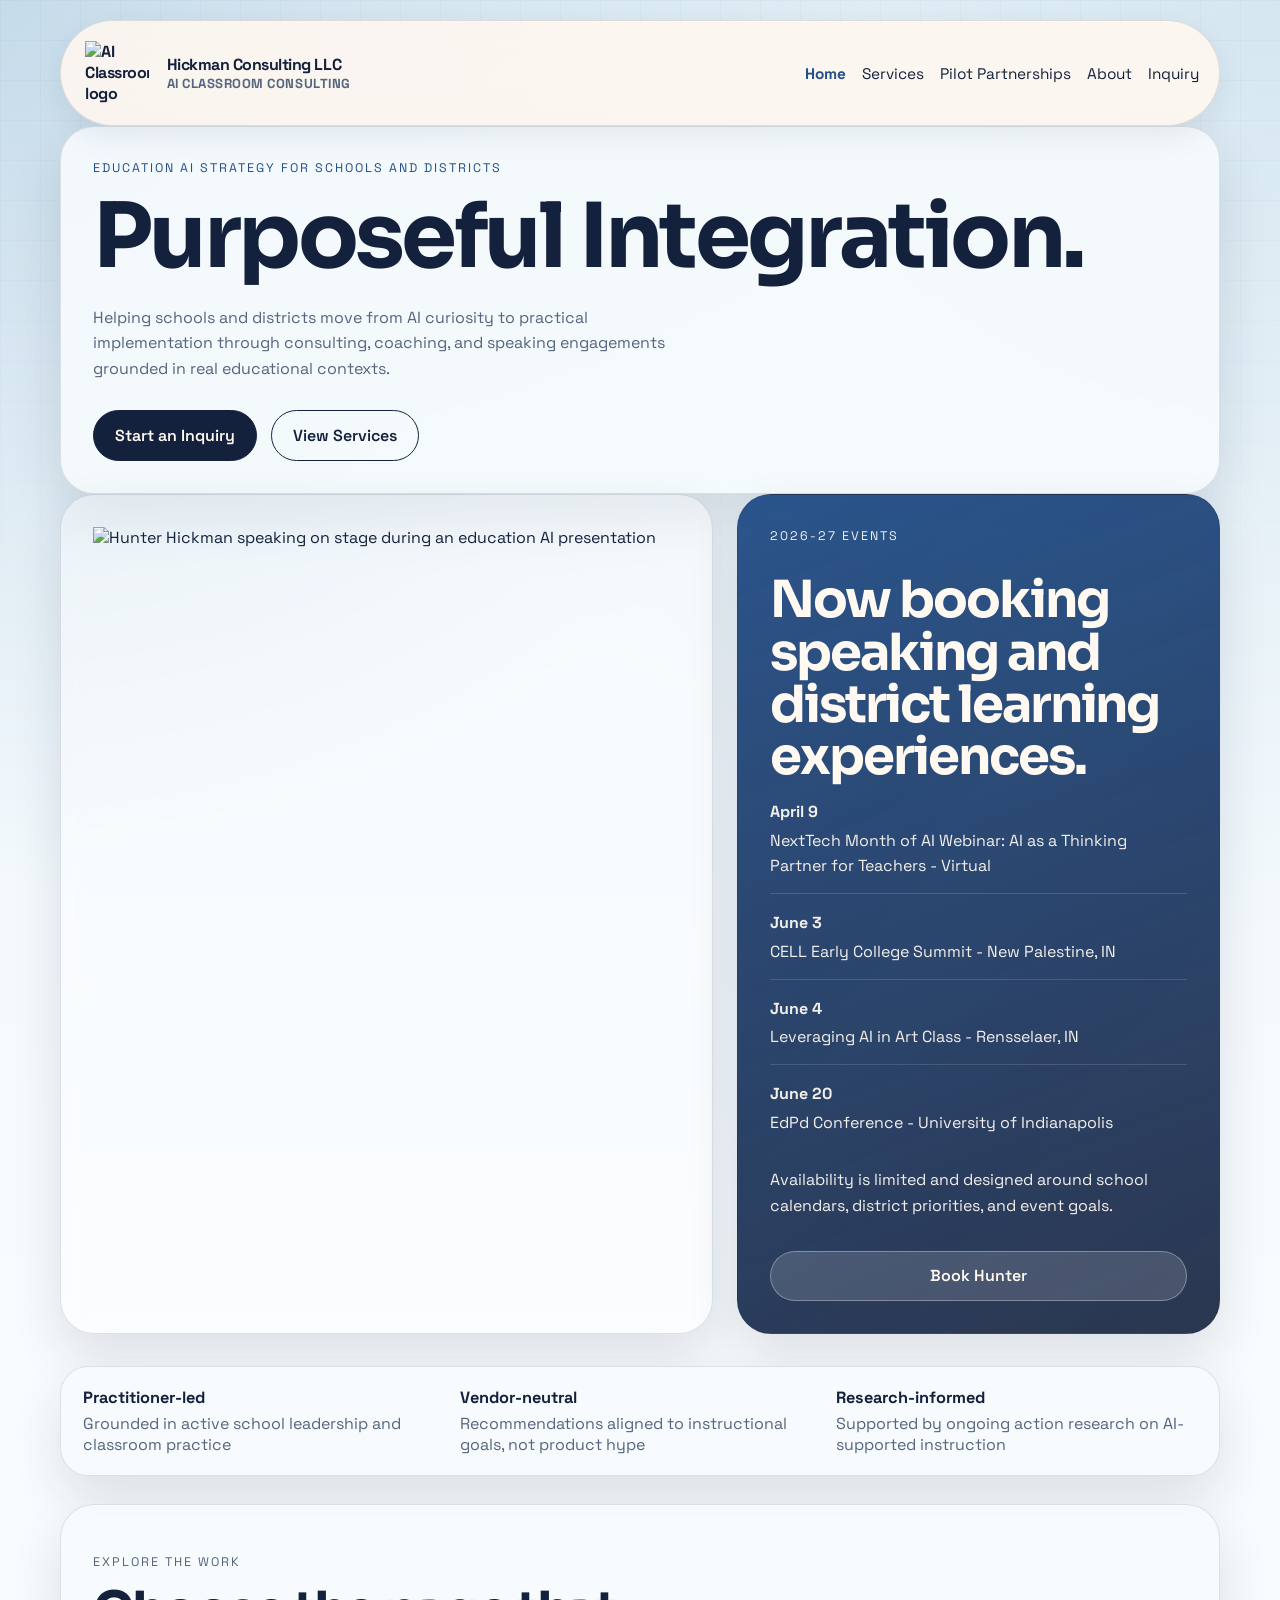
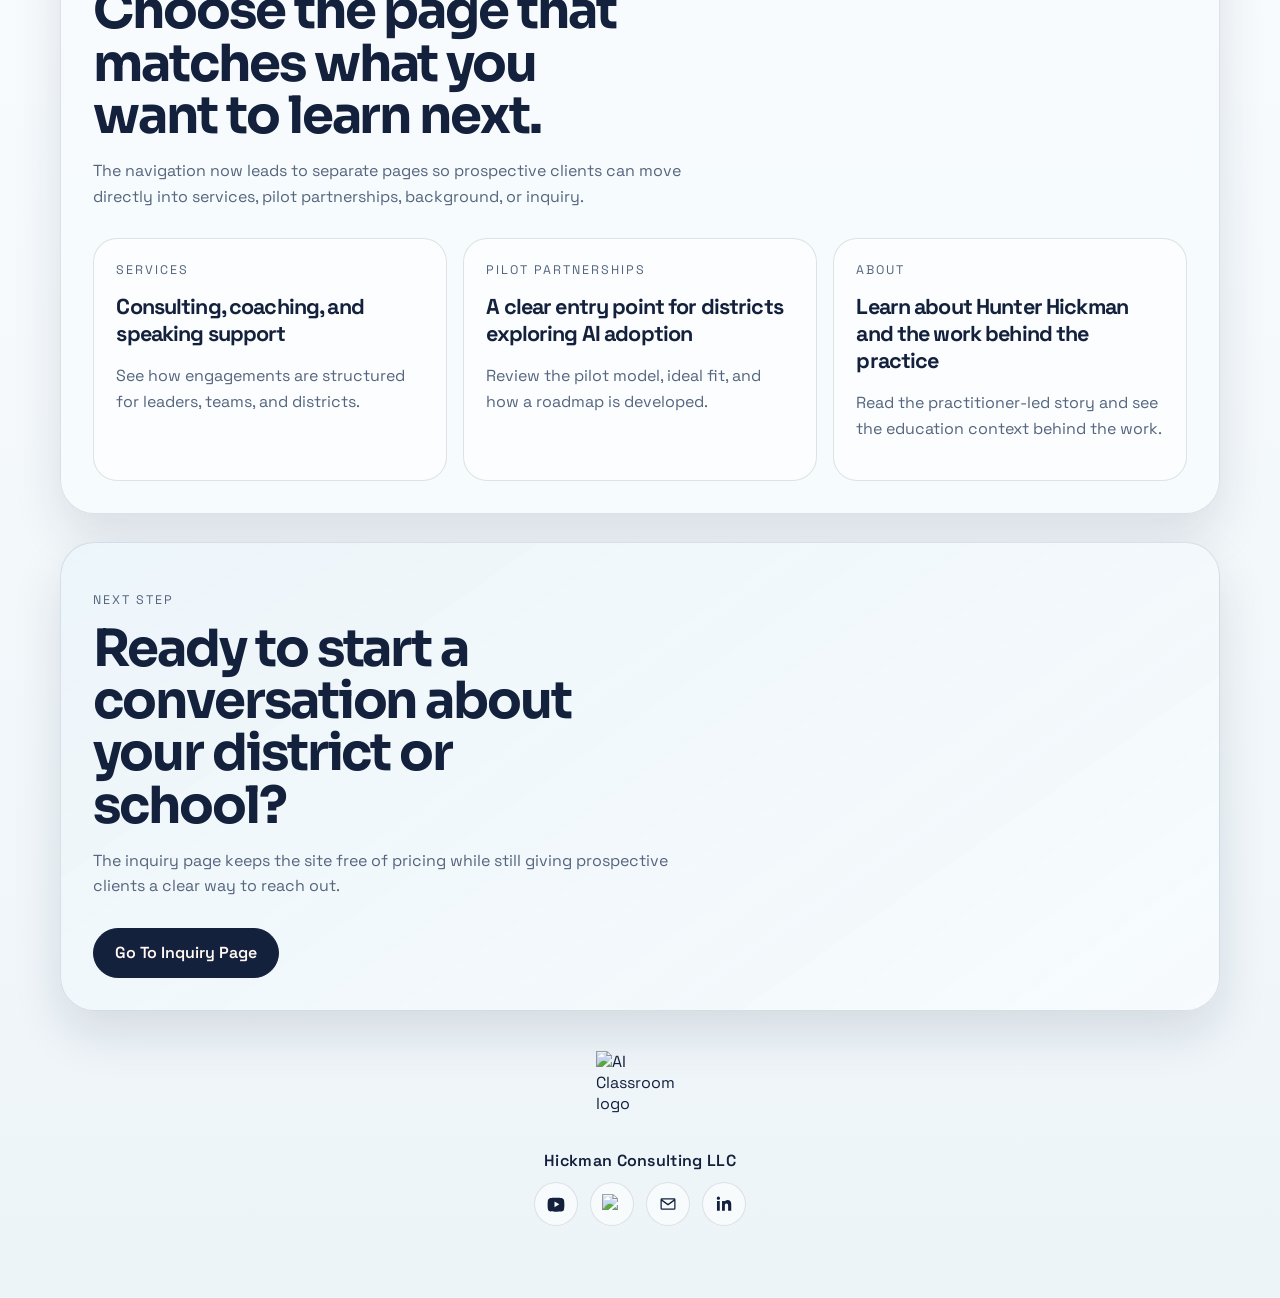
==== index.html @ a068d8f1 "Add files via upload" ====
<!DOCTYPE html>
<html lang="en">
  <head>
    <meta charset="UTF-8" />
    <meta name="viewport" content="width=device-width, initial-scale=1.0" />
    <title>Hickman Consulting LLC | Education AI Consulting</title>
    <meta
      name="description"
      content="Hickman Consulting LLC helps schools and districts implement human-centered AI through consulting, coaching, speaking, and pilot partnerships."
    />
    <link rel="preconnect" href="https://fonts.googleapis.com" />
    <link rel="preconnect" href="https://fonts.gstatic.com" crossorigin />
    <link
      href="https://fonts.googleapis.com/css2?family=Space+Grotesk:wght@400;500;700&family=Sora:wght@400;600;700;800&display=swap"
      rel="stylesheet"
    />
    <link rel="stylesheet" href="styles.css" />
  </head>
  <body>
    <div class="page-shell">
      <header class="site-header">
        <a class="brand" href="index.html" aria-label="Hickman Consulting LLC home">
          <span class="brand-mark">
            <img
              src="assets/ai-classroom-logo.png"
              alt="AI Classroom logo"
            />
          </span>
          <span class="brand-copy">
            <strong>Hickman Consulting LLC</strong>
            <span>AI Classroom Consulting</span>
          </span>
        </a>
        <nav class="site-nav">
          <a class="current" href="index.html">Home</a>
          <a href="services.html">Services</a>
          <a href="pilot-partnerships.html">Pilot Partnerships</a>
          <a href="about.html">About</a>
          <a href="inquiry.html">Inquiry</a>
        </nav>
      </header>

      <main>
        <section class="page-hero home-intro">
          <p class="eyebrow">Education AI strategy for schools and districts</p>
          <h1>Purposeful Integration.</h1>
          <p class="hero-text">
            Helping schools and districts move from AI curiosity to practical implementation
            through consulting, coaching, and speaking engagements grounded in real educational
            contexts.
          </p>
          <div class="hero-actions">
            <a class="button button-primary" href="inquiry.html">Start an Inquiry</a>
            <a class="button button-secondary" href="services.html">View Services</a>
          </div>
        </section>

        <section class="home-feature">
          <figure class="speaker-stage">
            <img
              src="assets/hunter-speaking.png"
              alt="Hunter Hickman speaking on stage during an education AI presentation"
            />
          </figure>

          <aside class="events-panel">
            <p class="panel-label">2026-27 Events</p>
            <h2>Now booking speaking and district learning experiences.</h2>
            <ul class="events-list">
              <li>
                <strong>April 9</strong>
                <span>NextTech Month of AI Webinar: AI as a Thinking Partner for Teachers - Virtual</span>
              </li>
              <li>
                <strong>June 3</strong>
                <span>CELL Early College Summit - New Palestine, IN</span>
              </li>
              <li>
                <strong>June 4</strong>
                <span>Leveraging AI in Art Class - Rensselaer, IN</span>
              </li>
              <li>
                <strong>June 20</strong>
                <span>EdPd Conference - University of Indianapolis</span>
              </li>
            </ul>
            <p class="panel-text">
              Availability is limited and designed around school calendars, district priorities,
              and event goals.
            </p>
            <a class="button button-light" href="inquiry.html">Book Hunter</a>
          </aside>
        </section>

        <section class="trust-strip" aria-label="Core strengths">
          <div>
            <strong>Practitioner-led</strong>
            <span>Grounded in active school leadership and classroom practice</span>
          </div>
          <div>
            <strong>Vendor-neutral</strong>
            <span>Recommendations aligned to instructional goals, not product hype</span>
          </div>
          <div>
            <strong>Research-informed</strong>
            <span>Supported by ongoing action research on AI-supported instruction</span>
          </div>
        </section>

        <section class="section">
          <div class="section-heading">
            <p class="eyebrow">Explore The Work</p>
            <h2>Choose the page that matches what you want to learn next.</h2>
            <p>
              The navigation now leads to separate pages so prospective clients can move directly
              into services, pilot partnerships, background, or inquiry.
            </p>
          </div>
          <div class="cards">
            <a class="card card-link" href="services.html">
              <p class="card-kicker">Services</p>
              <h3>Consulting, coaching, and speaking support</h3>
              <p>See how engagements are structured for leaders, teams, and districts.</p>
            </a>
            <a class="card card-link" href="pilot-partnerships.html">
              <p class="card-kicker">Pilot Partnerships</p>
              <h3>A clear entry point for districts exploring AI adoption</h3>
              <p>Review the pilot model, ideal fit, and how a roadmap is developed.</p>
            </a>
            <a class="card card-link" href="about.html">
              <p class="card-kicker">About</p>
              <h3>Learn about Hunter Hickman and the work behind the practice</h3>
              <p>Read the practitioner-led story and see the education context behind the work.</p>
            </a>
          </div>
        </section>

        <section class="section section-accent">
          <div class="section-heading">
            <p class="eyebrow">Next Step</p>
            <h2>Ready to start a conversation about your district or school?</h2>
            <p>
              The inquiry page keeps the site free of pricing while still giving prospective
              clients a clear way to reach out.
            </p>
          </div>
          <a class="button button-primary" href="inquiry.html">Go To Inquiry Page</a>
        </section>
      </main>

      <footer class="site-footer">
        <img
          class="footer-logo"
          src="assets/ai-classroom-logo.png"
          alt="AI Classroom logo"
        />
        <p>Hickman Consulting LLC</p>
        <div class="social-links">
          <a
            class="social-link"
            href="https://www.youtube.com/@hickmanconsultingai"
            target="_blank"
            rel="noreferrer"
            aria-label="Visit Hickman Consulting AI on YouTube"
          >
            <svg viewBox="0 0 24 24" aria-hidden="true">
              <path
                d="M21.58 7.19a2.99 2.99 0 0 0-2.1-2.11C17.62 4.58 12 4.58 12 4.58s-5.62 0-7.48.5a2.99 2.99 0 0 0-2.1 2.11c-.5 1.86-.5 5.73-.5 5.73s0 3.87.5 5.73a2.99 2.99 0 0 0 2.1 2.11c1.86.5 7.48.5 7.48.5s5.62 0 7.48-.5a2.99 2.99 0 0 0 2.1-2.11c.5-1.86.5-5.73.5-5.73s0-3.87-.5-5.73ZM10.2 15.78V9.06l5.82 3.36-5.82 3.36Z"
              />
            </svg>
          </a>
          <a
            class="social-link"
            href="https://www.skool.com/ai-for-educators-3099"
            target="_blank"
            rel="noreferrer"
            aria-label="Visit the AI for Educators Skool community"
          >
            <img class="social-image" src="assets/skool-logo.png" alt="Skool logo" />
          </a>
          <a
            class="social-link"
            href="mailto:hunter.hickman@hickmanconsultingai.com"
            aria-label="Email Hunter Hickman"
          >
            <svg viewBox="0 0 24 24" aria-hidden="true">
              <path
                d="M3 6.75A1.75 1.75 0 0 1 4.75 5h14.5A1.75 1.75 0 0 1 21 6.75v10.5A1.75 1.75 0 0 1 19.25 19H4.75A1.75 1.75 0 0 1 3 17.25V6.75Zm1.9-.25 7.1 5.22 7.1-5.22H4.9Zm14.6 11V8.39l-6.98 5.13a.9.9 0 0 1-1.04 0L4.5 8.39v9.11h15Z"
              />
            </svg>
          </a>
          <a
            class="social-link"
            href="https://www.linkedin.com/in/hunter-hickman-m-s-2b501383/"
            target="_blank"
            rel="noreferrer"
            aria-label="Visit Hunter Hickman on LinkedIn"
          >
            <svg viewBox="0 0 24 24" aria-hidden="true">
              <path
                d="M6.94 8.5H3.56V20h3.38V8.5ZM5.25 3A1.96 1.96 0 0 0 3.3 4.97c0 1.08.86 1.97 1.93 1.97h.02c1.1 0 1.97-.89 1.97-1.97A1.96 1.96 0 0 0 5.27 3h-.02ZM20.7 12.4c0-3.45-1.84-5.05-4.29-5.05-1.98 0-2.86 1.09-3.36 1.86V8.5H9.67c.04.47 0 11.5 0 11.5h3.38v-6.42c0-.34.03-.68.12-.93.27-.68.88-1.38 1.9-1.38 1.34 0 1.87 1.03 1.87 2.54V20H20.7v-7.6Z"
              />
            </svg>
          </a>
        </div>
      </footer>
    </div>
  </body>
</html>
---- styles.css ----
:root {
  --bg: #eef5f9;
  --paper: rgba(247, 251, 253, 0.9);
  --surface: #f8fcfe;
  --ink: #14213d;
  --muted: #55657e;
  --accent: #4b88b6;
  --accent-deep: #244f88;
  --accent-soft: #8fb8d3;
  --silver: #c7d1d8;
  --line: rgba(20, 33, 61, 0.12);
  --shadow: 0 22px 50px rgba(20, 33, 61, 0.12);
}

* {
  box-sizing: border-box;
}

html {
  scroll-behavior: smooth;
}

body {
  margin: 0;
  font-family: "Space Grotesk", sans-serif;
  color: var(--ink);
  background:
    radial-gradient(circle at top left, rgba(75, 136, 182, 0.24), transparent 28%),
    radial-gradient(circle at top right, rgba(143, 184, 211, 0.24), transparent 30%),
    linear-gradient(180deg, #ecf5fa 0%, #f9fcfe 50%, #edf4f8 100%);
}

body::before {
  content: "";
  position: fixed;
  inset: 0;
  pointer-events: none;
  background-image: linear-gradient(rgba(20, 33, 61, 0.035) 1px, transparent 1px),
    linear-gradient(90deg, rgba(20, 33, 61, 0.035) 1px, transparent 1px);
  background-size: 40px 40px;
  mask-image: linear-gradient(180deg, rgba(0, 0, 0, 0.7), transparent 80%);
}

.page-shell {
  width: min(1160px, calc(100% - 2rem));
  margin: 0 auto;
  padding: 1.25rem 0 4rem;
}

.site-header {
  position: sticky;
  top: 1rem;
  z-index: 10;
  display: flex;
  align-items: center;
  justify-content: space-between;
  gap: 1rem;
  padding: 1rem 1.25rem;
  border: 1px solid var(--line);
  border-radius: 999px;
  background: rgba(255, 248, 239, 0.88);
  backdrop-filter: blur(14px);
  box-shadow: 0 10px 30px rgba(20, 33, 61, 0.08);
}

.brand,
.site-nav a {
  color: var(--ink);
  text-decoration: none;
}

.brand {
  display: inline-flex;
  align-items: center;
  gap: 0.85rem;
  font-weight: 700;
  letter-spacing: -0.03em;
}

.brand-mark {
  display: inline-flex;
  align-items: center;
  justify-content: center;
  width: 72px;
  height: 72px;
  border-radius: 18px;
  background: transparent;
  box-shadow: none;
}

.brand-mark img {
  width: 64px;
  height: 64px;
  object-fit: contain;
}

.brand-copy {
  display: grid;
  gap: 0.05rem;
}

.brand-copy strong {
  font-size: 1rem;
}

.brand-copy span {
  color: var(--muted);
  font-size: 0.82rem;
  letter-spacing: 0.04em;
  text-transform: uppercase;
}

.site-nav {
  display: flex;
  flex-wrap: wrap;
  gap: 1rem;
}

.site-nav a {
  font-size: 0.96rem;
}

.site-nav a.current {
  color: var(--accent-deep);
  font-weight: 700;
}

.hero,
.page-hero,
.section,
.trust-strip {
  opacity: 0;
  transform: translateY(18px);
  animation: rise 0.7s ease forwards;
}

.hero {
  display: grid;
  grid-template-columns: 1.4fr 0.9fr;
  gap: 1.5rem;
  padding: 5rem 0 2rem;
}

.page-hero {
  padding: 5rem 0 1rem;
}

.home-intro h1 {
  max-width: none;
}

.home-feature {
  display: grid;
  grid-template-columns: 1.15fr 0.85fr;
  gap: 1.5rem;
  margin-bottom: 2rem;
}

.hero-copy,
.hero-panel,
.page-hero,
.home-feature > *,
.section,
.trust-strip {
  border: 1px solid var(--line);
  background: var(--paper);
  backdrop-filter: blur(10px);
  box-shadow: var(--shadow);
}

.hero-copy,
.hero-panel,
.page-hero,
.home-feature > * {
  border-radius: 34px;
  padding: 2rem;
}

.eyebrow,
.panel-label,
.card-kicker {
  margin: 0 0 0.75rem;
  text-transform: uppercase;
  letter-spacing: 0.16em;
  font-size: 0.78rem;
  color: var(--accent-deep);
}

h1,
h2,
h3 {
  margin: 0;
  letter-spacing: -0.04em;
}

h1,
h2 {
  font-family: "Sora", sans-serif;
  line-height: 1.02;
  font-weight: 700;
}

h1 {
  font-size: clamp(3rem, 7vw, 5.9rem);
  max-width: 11ch;
}

h2 {
  font-size: clamp(2rem, 4vw, 3.4rem);
  max-width: 14ch;
}

h3 {
  font-size: 1.35rem;
  margin-bottom: 0.8rem;
}

p,
li,
label,
input,
select,
textarea,
button {
  font-size: 1rem;
  line-height: 1.6;
}

.hero-text,
.section-heading p,
.card p,
.pilot-copy p,
.about-copy p,
.outcome-grid p,
.form-note,
.panel-text,
.fit-list,
.feature-list {
  color: var(--muted);
}

.hero-text {
  max-width: 58ch;
  margin: 1.4rem 0 0;
}

.hero-actions,
.form-actions {
  display: flex;
  flex-wrap: wrap;
  gap: 0.9rem;
  align-items: center;
  margin-top: 1.8rem;
}

.button {
  display: inline-flex;
  align-items: center;
  justify-content: center;
  min-height: 50px;
  padding: 0.85rem 1.3rem;
  border-radius: 999px;
  border: 1px solid var(--ink);
  text-decoration: none;
  font-weight: 600;
  transition: transform 180ms ease, background-color 180ms ease, color 180ms ease;
}

.button:hover,
.button:focus-visible {
  transform: translateY(-2px);
}

.button-primary {
  background: var(--ink);
  color: #fff9f2;
}

.button-secondary {
  color: var(--ink);
  background: transparent;
}

.button-light {
  border-color: rgba(255, 255, 255, 0.32);
  background: rgba(255, 255, 255, 0.14);
  color: #fff9f2;
}

.button-light:hover,
.button-light:focus-visible {
  background: rgba(255, 255, 255, 0.22);
}

.process-list,
.feature-list,
.fit-list {
  padding-left: 1.15rem;
  margin: 0;
}

.process-list li + li,
.feature-list li + li,
.fit-list li + li {
  margin-top: 0.45rem;
}

.hero-panel {
  display: grid;
  gap: 1rem;
  background:
    linear-gradient(160deg, rgba(36, 79, 136, 0.96), rgba(20, 33, 61, 0.9)),
    linear-gradient(135deg, rgba(143, 184, 211, 0.26), transparent);
  color: #fff9f2;
}

.speaker-visual {
  overflow: hidden;
  border-radius: 24px;
  min-height: 320px;
  background: rgba(255, 255, 255, 0.08);
}

.speaker-visual img,
.speaker-stage img,
.about-photo img {
  display: block;
  width: 100%;
  height: 100%;
  object-fit: cover;
}

.hero-panel-copy {
  display: grid;
  gap: 0.8rem;
}

.speaker-stage {
  margin: 0;
  overflow: hidden;
  min-height: 100%;
  background: rgba(255, 255, 255, 0.4);
}

.events-panel {
  display: grid;
  gap: 1rem;
  background:
    linear-gradient(160deg, rgba(36, 79, 136, 0.96), rgba(20, 33, 61, 0.9)),
    linear-gradient(135deg, rgba(143, 184, 211, 0.26), transparent);
  color: #fff9f2;
}

.events-panel h2 {
  max-width: none;
}

.events-panel .panel-label,
.events-panel .panel-text,
.events-list span,
.events-list strong {
  color: rgba(255, 249, 242, 0.95);
}

.events-list {
  display: grid;
  gap: 1rem;
  padding: 0;
  margin: 0;
  list-style: none;
}

.events-list li {
  display: grid;
  gap: 0.18rem;
  padding-bottom: 0.9rem;
  border-bottom: 1px solid rgba(255, 255, 255, 0.14);
}

.events-list li:last-child {
  padding-bottom: 0;
  border-bottom: 0;
}

.hero-panel .panel-label,
.hero-panel .panel-text,
.hero-panel li {
  color: rgba(255, 249, 242, 0.92);
}

.hero-panel .process-list {
  font-family: "Sora", sans-serif;
  font-size: 1.05rem;
  font-weight: 600;
}

.trust-strip {
  display: grid;
  grid-template-columns: repeat(3, 1fr);
  gap: 1rem;
  border-radius: 28px;
  margin: 0 0 1.75rem;
  padding: 1.25rem 1.4rem;
}

.trust-strip strong,
.outcome-grid strong {
  display: block;
  margin-bottom: 0.35rem;
  font-size: 1.02rem;
}

.trust-strip span {
  color: var(--muted);
}

.section {
  border-radius: 34px;
  padding: 2rem;
  margin-top: 1.75rem;
}

.section-accent {
  background:
    linear-gradient(145deg, rgba(236, 245, 250, 0.92), rgba(247, 251, 253, 0.84)),
    var(--paper);
}

.section-heading {
  margin-bottom: 1.8rem;
}

.section-heading p {
  max-width: 62ch;
  margin-top: 1rem;
}

.cards,
.outcome-grid,
.experience-grid {
  display: grid;
  grid-template-columns: repeat(auto-fit, minmax(240px, 1fr));
  gap: 1rem;
}

.card,
.pilot-box,
.credential-box,
.outcome-grid > div {
  border: 1px solid var(--line);
  background: rgba(255, 255, 255, 0.45);
  border-radius: 24px;
  padding: 1.4rem;
}

.card-link {
  color: inherit;
  text-decoration: none;
  transition: transform 180ms ease, box-shadow 180ms ease, border-color 180ms ease;
}

.card-link:hover,
.card-link:focus-visible {
  transform: translateY(-4px);
  box-shadow: 0 18px 34px rgba(20, 33, 61, 0.12);
  border-color: rgba(36, 79, 136, 0.24);
}

.pilot-layout,
.about-layout {
  display: grid;
  grid-template-columns: 0.88fr 1.12fr;
  gap: 1rem;
  align-items: start;
}

.about-side {
  display: grid;
  gap: 1rem;
}

.about-copy {
  border: 1px solid var(--line);
  background: rgba(255, 255, 255, 0.45);
  border-radius: 24px;
  padding: 1.4rem;
}

.about-photo {
  margin: 0;
  min-height: 520px;
  overflow: hidden;
  border: 1px solid var(--line);
  border-radius: 24px;
  box-shadow: var(--shadow);
}

.compact li + li {
  margin-top: 0.35rem;
}

.inquiry-form {
  display: grid;
  gap: 1rem;
}

.field-row {
  display: grid;
  grid-template-columns: repeat(2, 1fr);
  gap: 1rem;
}

label {
  display: grid;
  gap: 0.45rem;
  font-weight: 500;
}

input,
select,
textarea,
button {
  font: inherit;
}

input,
select,
textarea {
  width: 100%;
  padding: 0.85rem 1rem;
  border: 1px solid rgba(20, 33, 61, 0.18);
  border-radius: 18px;
  background: rgba(255, 255, 255, 0.72);
  color: var(--ink);
}

input:focus,
select:focus,
textarea:focus {
  outline: 2px solid rgba(214, 107, 45, 0.24);
  border-color: var(--accent);
}

textarea {
  resize: vertical;
  min-height: 180px;
}

button.button {
  cursor: pointer;
}

.form-note {
  margin: 0;
}

#form-note.is-success {
  color: var(--accent-deep);
}

.site-footer {
  display: grid;
  justify-items: center;
  gap: 0.55rem;
  padding: 2.5rem 1rem 0.5rem;
}

.footer-logo {
  width: 88px;
  height: 88px;
  object-fit: contain;
}

.site-footer p {
  margin: 0;
  color: var(--ink);
  font-weight: 600;
  letter-spacing: 0.02em;
}

.social-link {
  display: inline-flex;
  align-items: center;
  justify-content: center;
  width: 44px;
  height: 44px;
  border: 1px solid var(--line);
  border-radius: 999px;
  color: var(--ink);
  background: rgba(255, 255, 255, 0.6);
  transition: transform 180ms ease, background-color 180ms ease, color 180ms ease;
}

.social-link:hover,
.social-link:focus-visible {
  transform: translateY(-2px);
  background: var(--ink);
  color: #fff9f2;
}

.social-link svg {
  width: 20px;
  height: 20px;
  fill: currentColor;
}

.social-links {
  display: flex;
  align-items: center;
  gap: 0.75rem;
}

.social-image {
  width: 20px;
  height: 20px;
  object-fit: contain;
}

@keyframes rise {
  to {
    opacity: 1;
    transform: translateY(0);
  }
}

.trust-strip {
  animation-delay: 120ms;
}

.section:nth-of-type(1) {
  animation-delay: 180ms;
}

.section:nth-of-type(2) {
  animation-delay: 240ms;
}

.section:nth-of-type(3) {
  animation-delay: 300ms;
}

.section:nth-of-type(4) {
  animation-delay: 360ms;
}

.section:nth-of-type(5) {
  animation-delay: 420ms;
}

@media (max-width: 960px) {
  .hero,
  .page-hero,
  .home-feature,
  .cards,
  .experience-grid,
  .pilot-layout,
  .about-layout,
  .outcome-grid,
  .trust-strip {
    grid-template-columns: 1fr;
  }

  .site-header {
    border-radius: 28px;
    align-items: flex-start;
    flex-direction: column;
  }

  .brand {
    width: 100%;
  }

  h1 {
    max-width: 13ch;
  }
}

@media (max-width: 640px) {
  .page-shell {
    width: min(100% - 1rem, 100%);
    padding-top: 0.5rem;
  }

  .hero {
    padding-top: 2rem;
  }

  .hero-copy,
  .hero-panel,
  .page-hero,
  .section {
    padding: 1.35rem;
    border-radius: 24px;
  }

  .field-row {
    grid-template-columns: 1fr;
  }

  h1 {
    font-size: clamp(2.5rem, 13vw, 4rem);
  }

  h2 {
    max-width: none;
  }
}
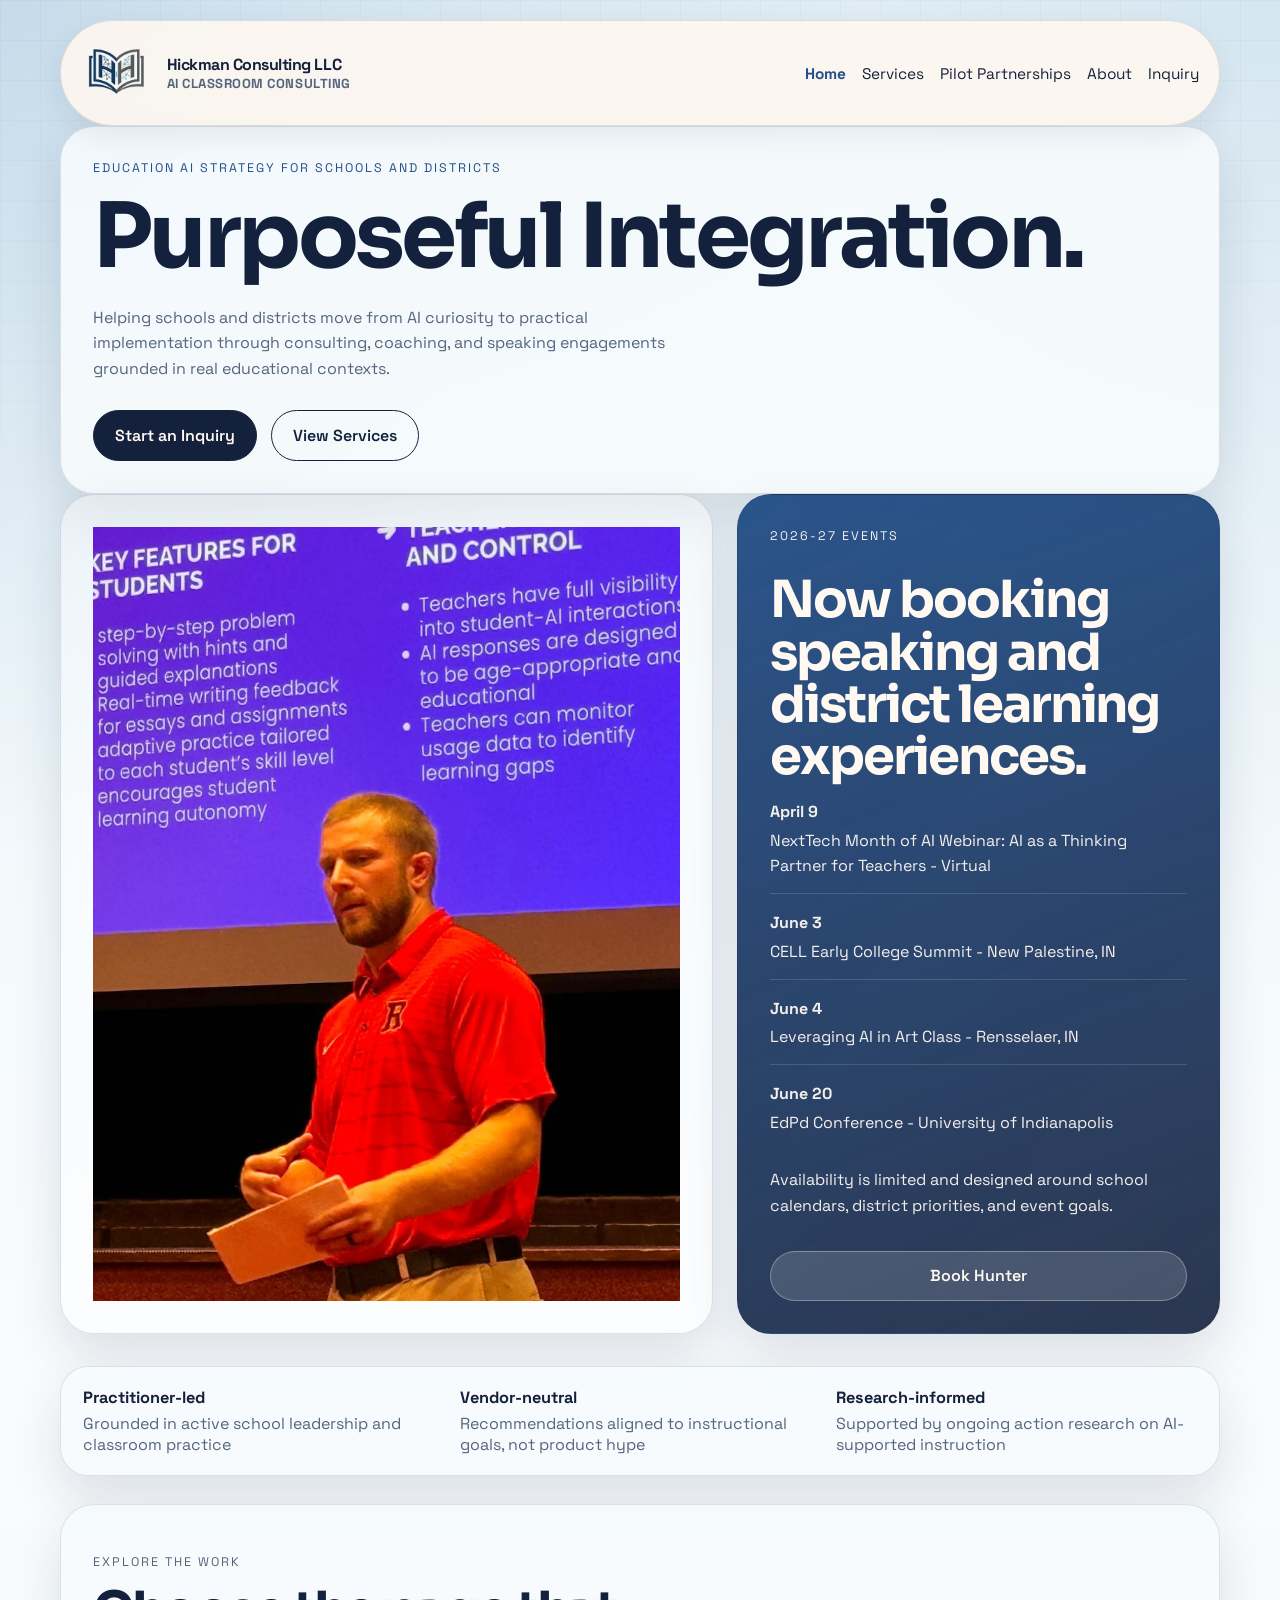
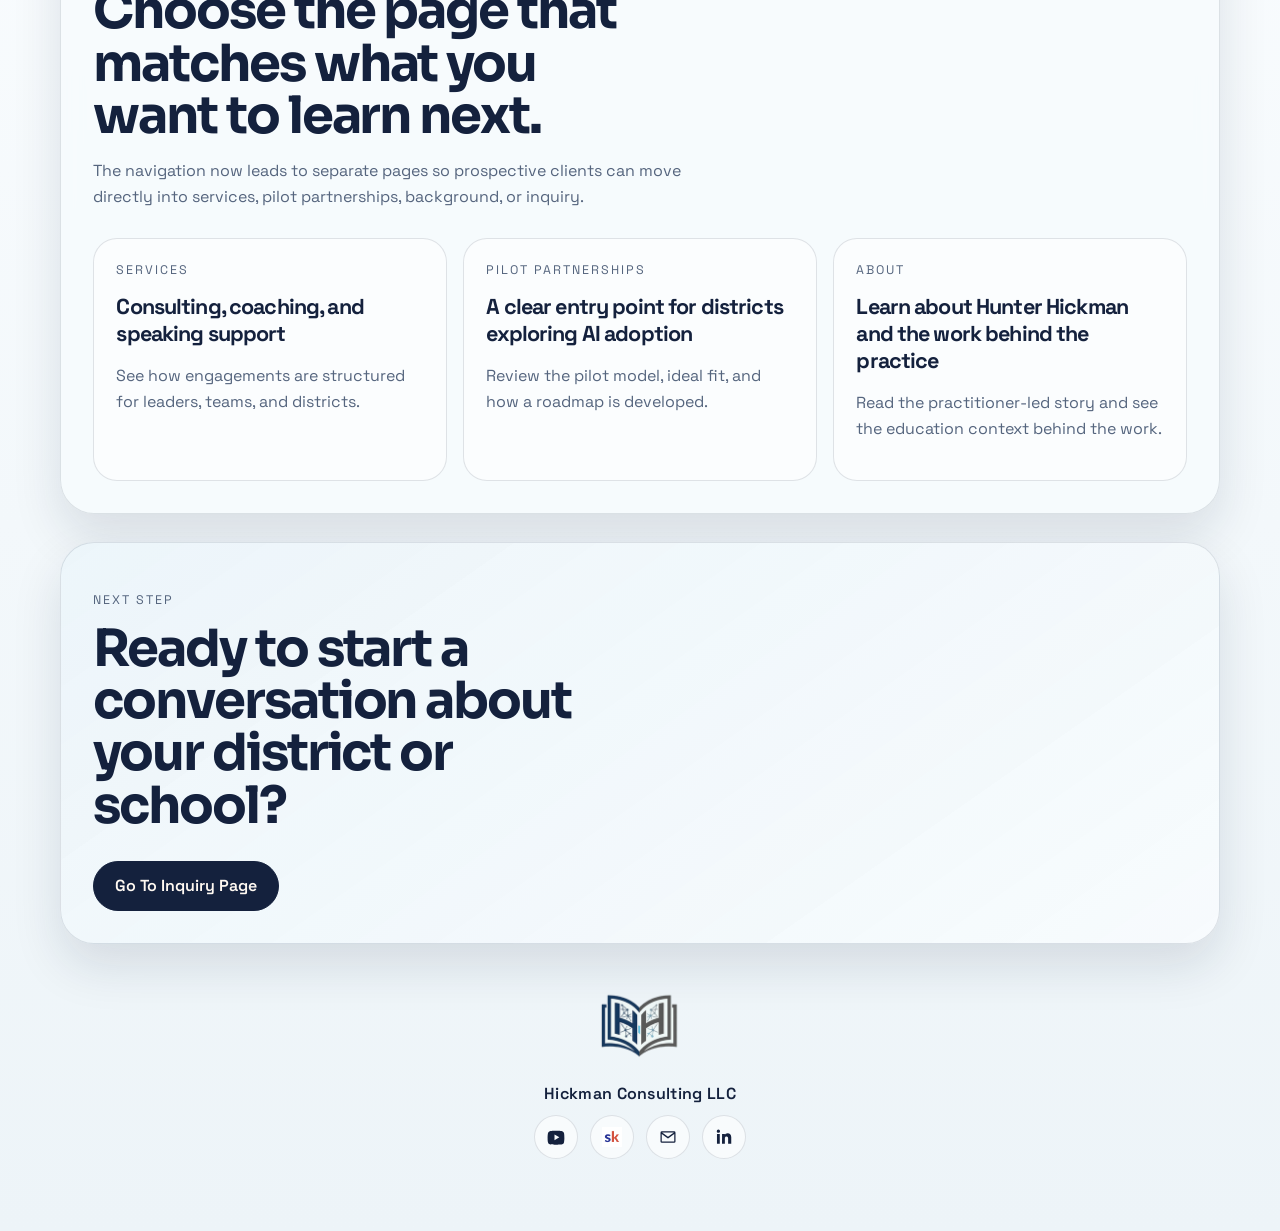
==== commit e9bffaab: "Add files via upload" ====
--- a/index.html
+++ b/index.html
@@ -139,10 +139,6 @@
           <div class="section-heading">
             <p class="eyebrow">Next Step</p>
             <h2>Ready to start a conversation about your district or school?</h2>
-            <p>
-              The inquiry page keeps the site free of pricing while still giving prospective
-              clients a clear way to reach out.
-            </p>
           </div>
           <a class="button button-primary" href="inquiry.html">Go To Inquiry Page</a>
         </section>
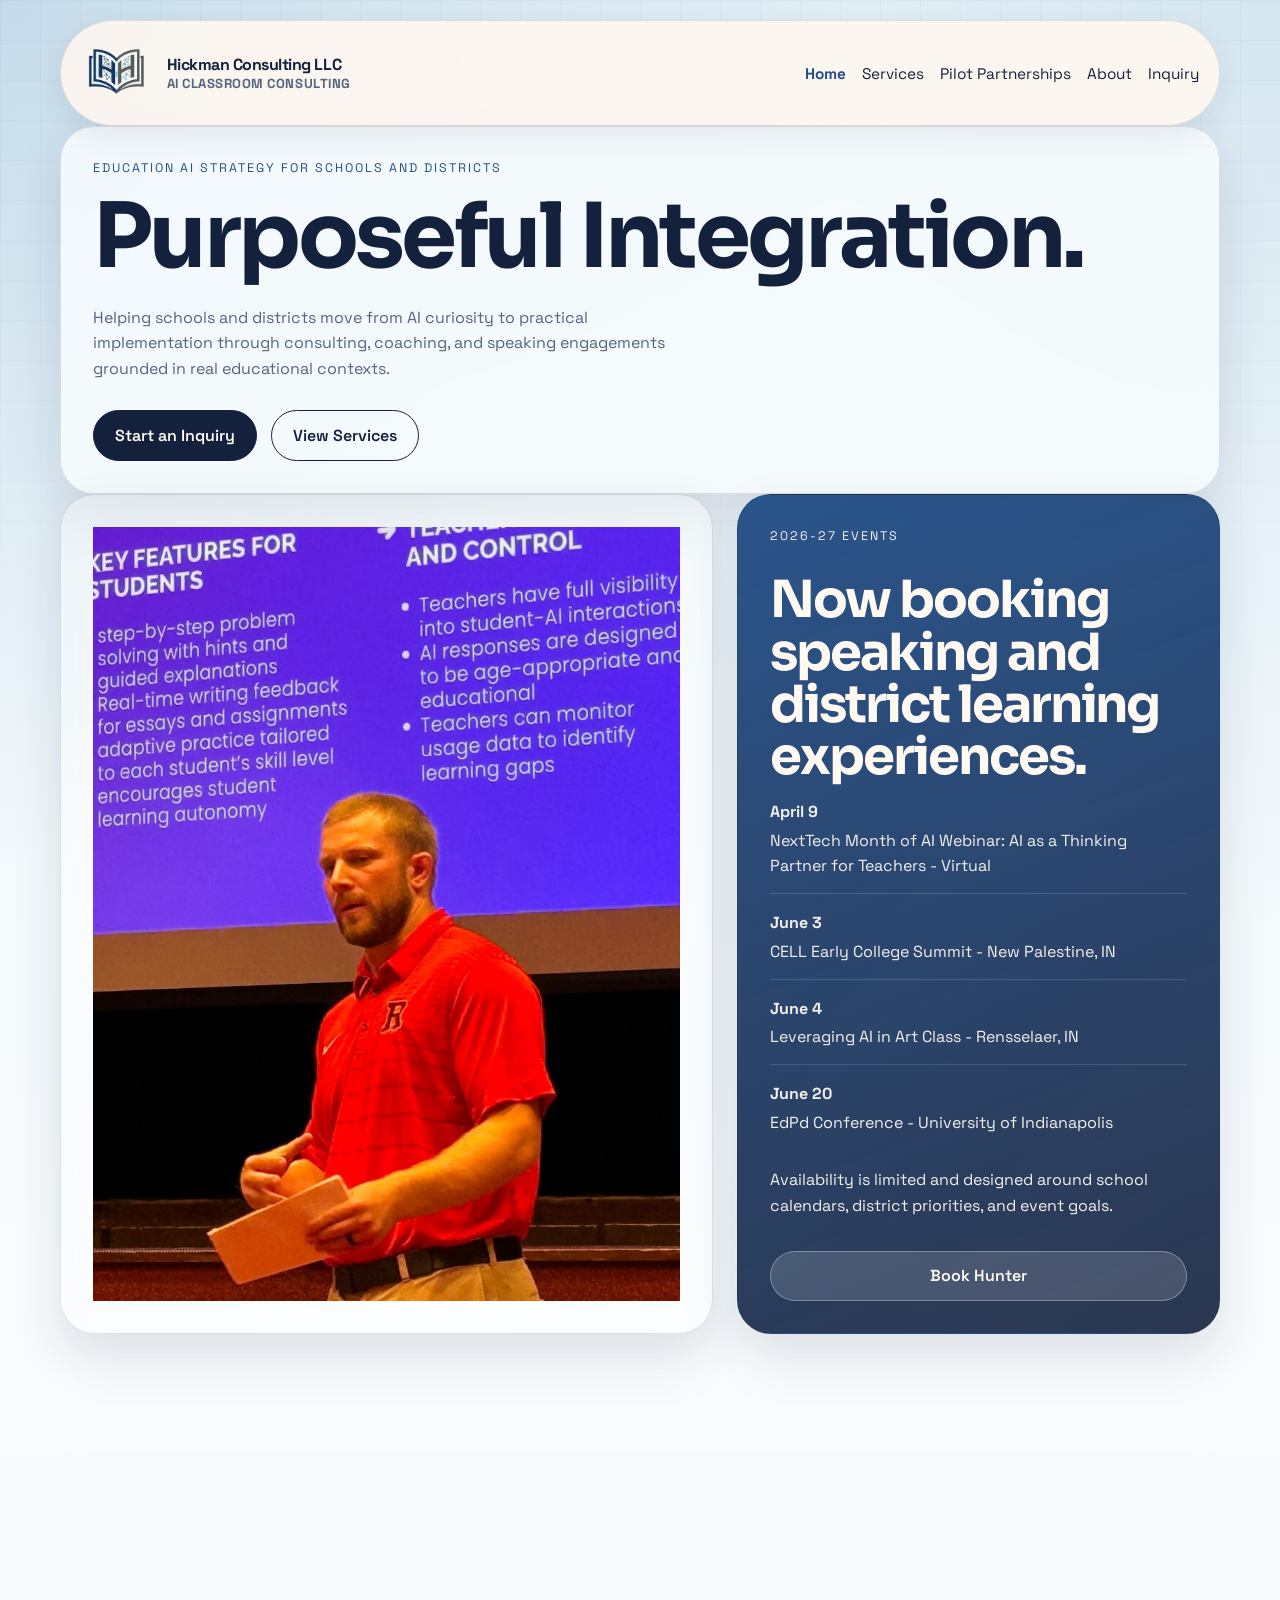
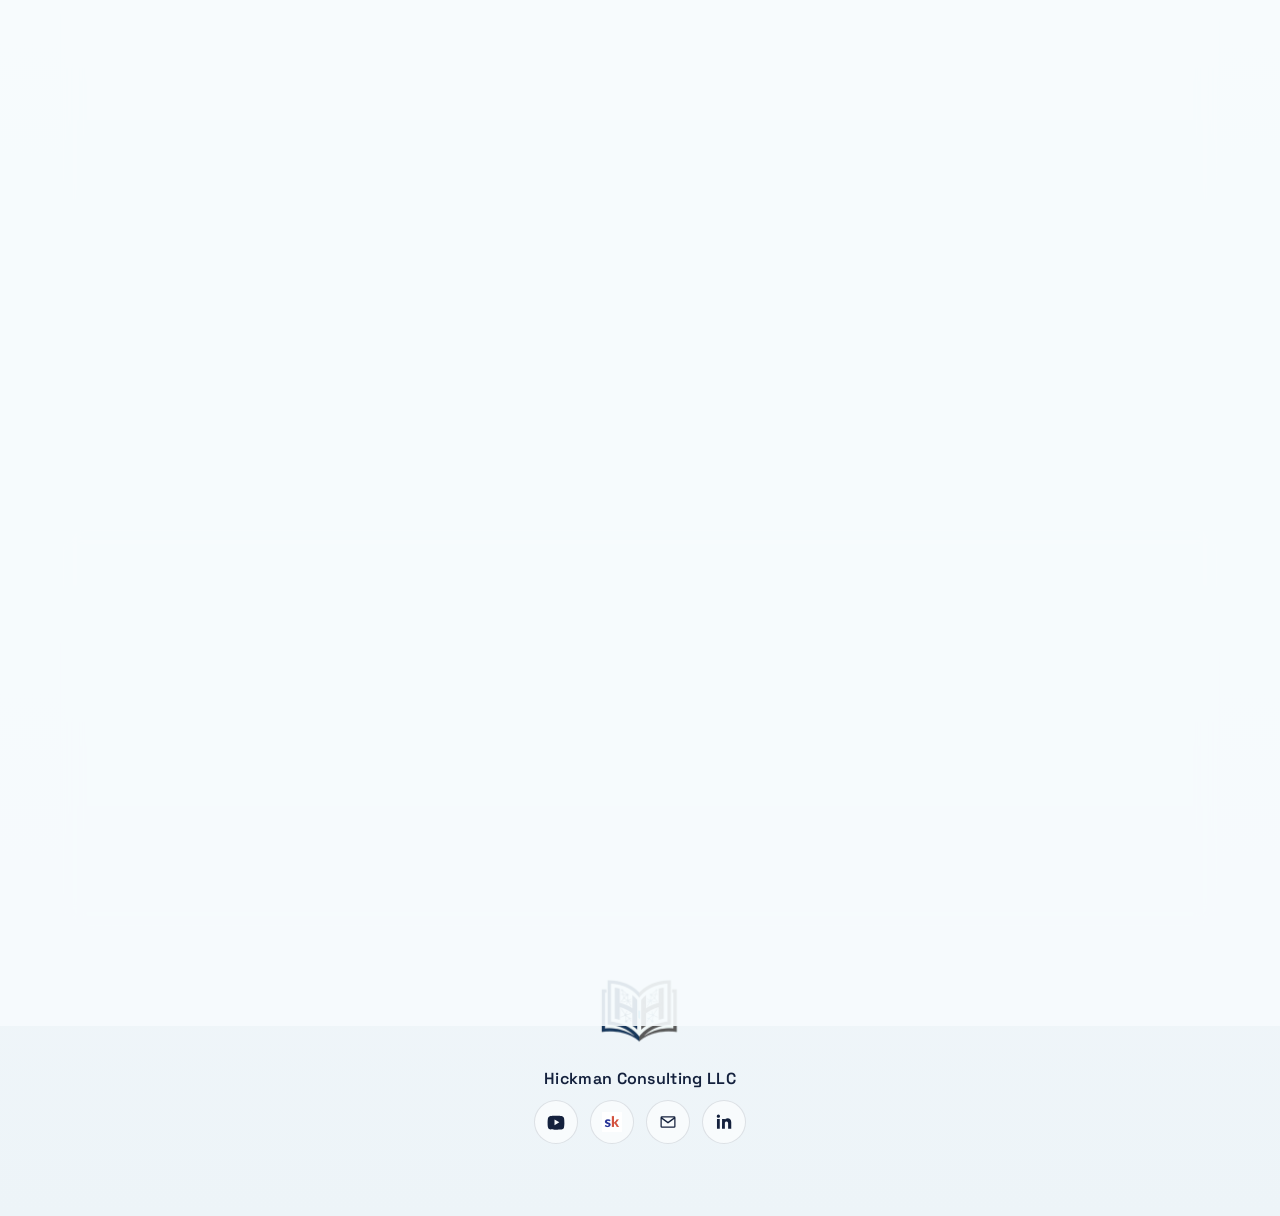
==== commit 230fec8f: "Add files via upload" ====
--- a/index.html
+++ b/index.html
@@ -110,11 +110,7 @@
         <section class="section">
           <div class="section-heading">
             <p class="eyebrow">Explore The Work</p>
-            <h2>Choose the page that matches what you want to learn next.</h2>
-            <p>
-              The navigation now leads to separate pages so prospective clients can move directly
-              into services, pilot partnerships, background, or inquiry.
-            </p>
+            <h2>Learn to use AI to think better, teach better, and build better classrooms.</h2>
           </div>
           <div class="cards">
             <a class="card card-link" href="services.html">
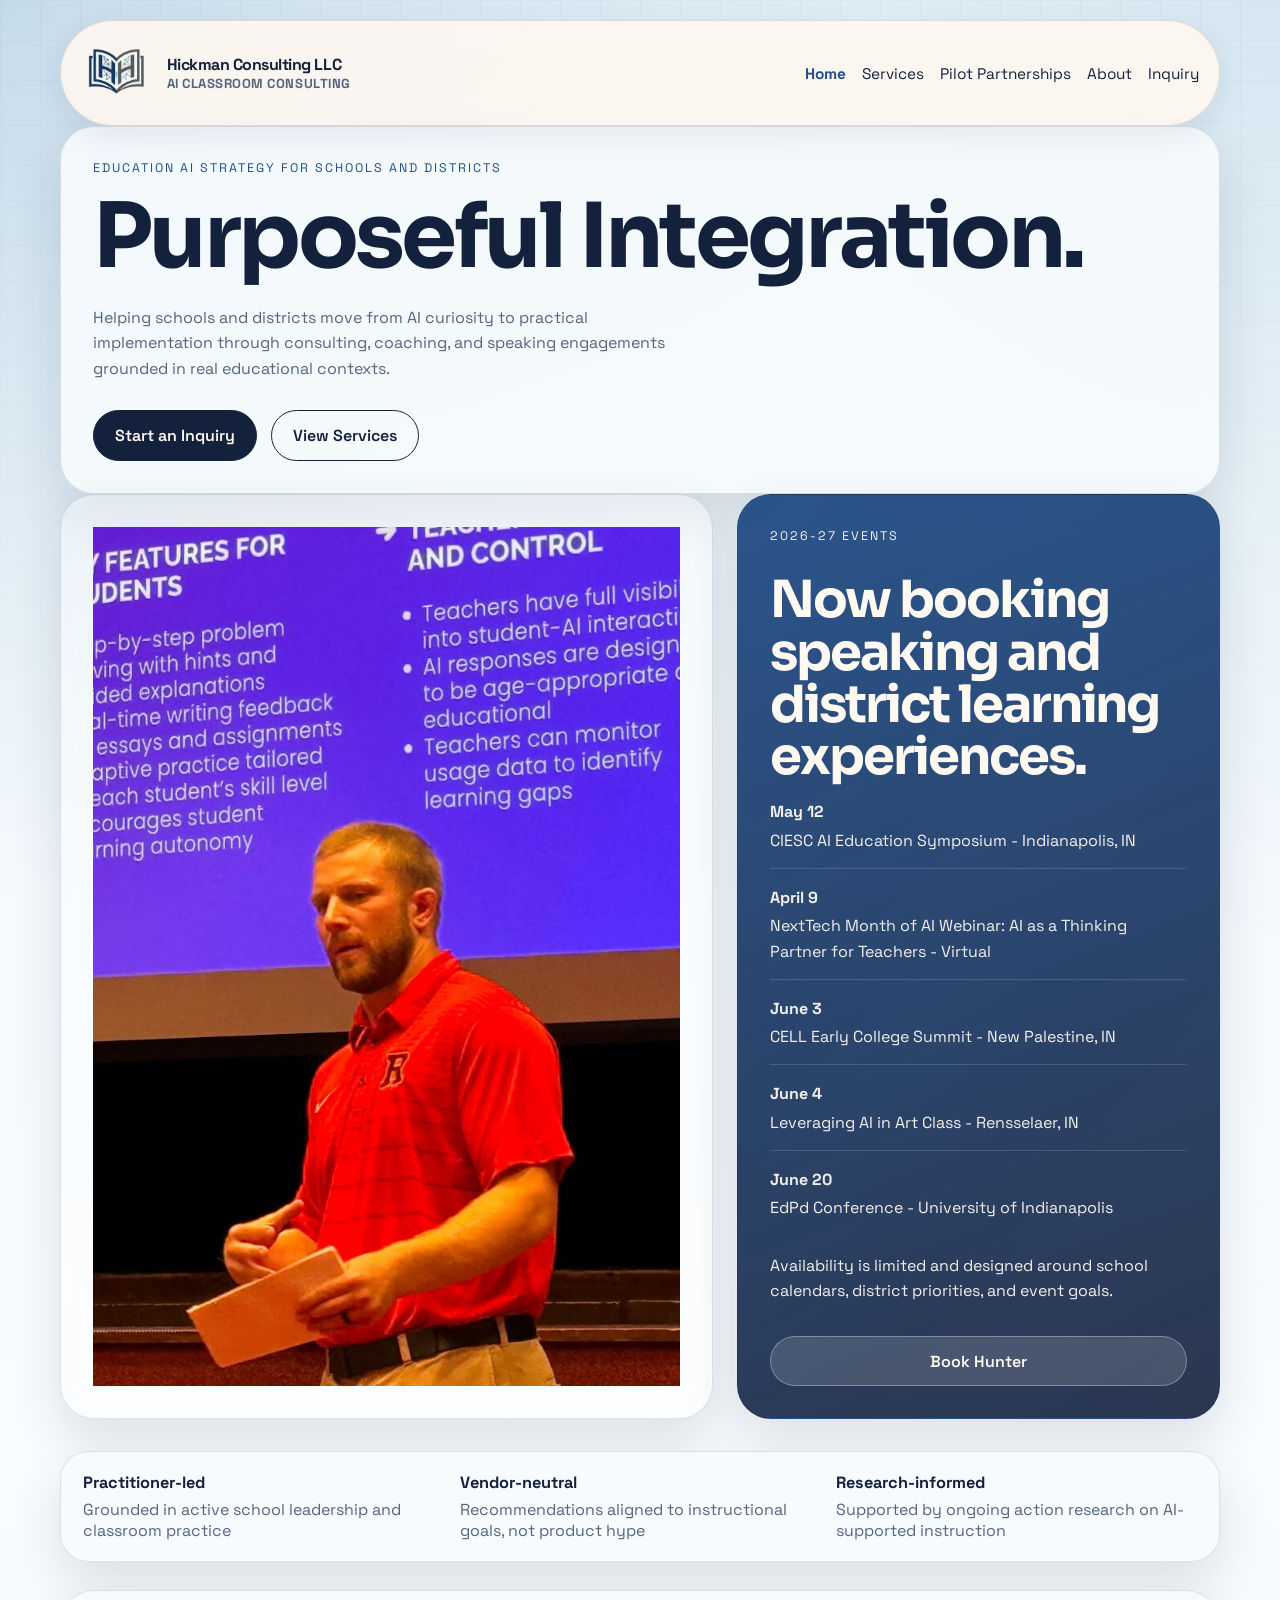
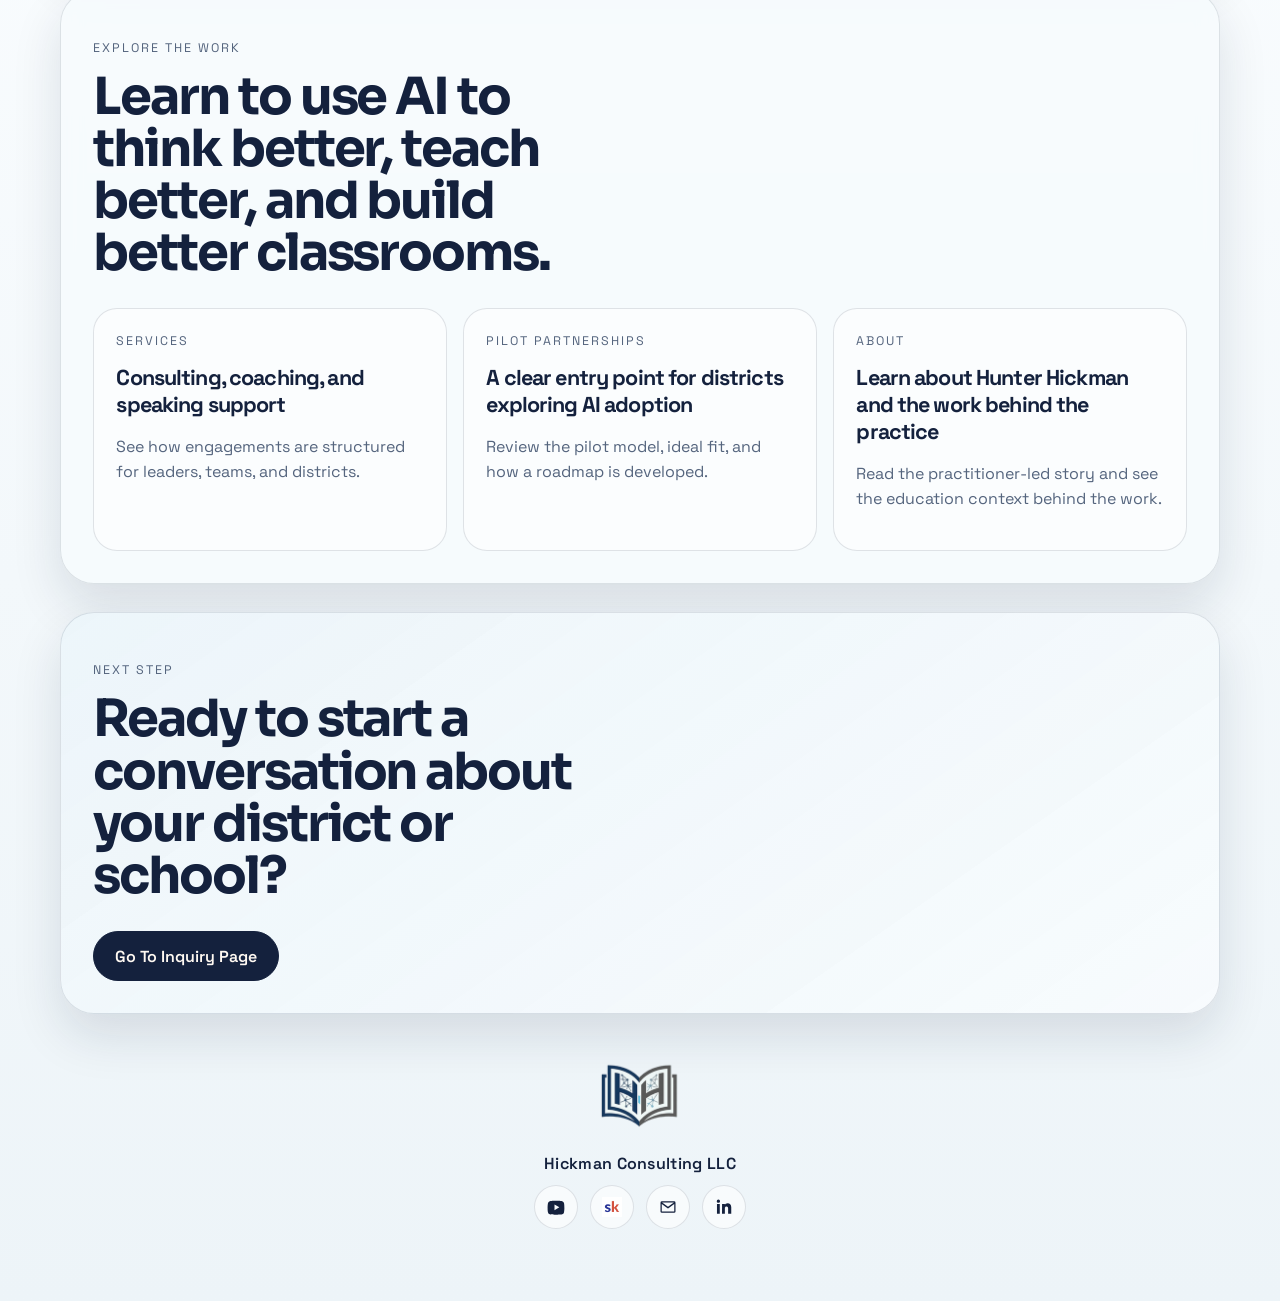
==== commit a53c5eaa: "Add files via upload" ====
--- a/index.html
+++ b/index.html
@@ -68,6 +68,10 @@
             <h2>Now booking speaking and district learning experiences.</h2>
             <ul class="events-list">
               <li>
+                <strong>May 12</strong>
+                <span>CIESC AI Education Symposium - Indianapolis, IN</span>
+              </li>
+              <li>
                 <strong>April 9</strong>
                 <span>NextTech Month of AI Webinar: AI as a Thinking Partner for Teachers - Virtual</span>
               </li>
--- a/styles.css
+++ b/styles.css
@@ -466,6 +466,36 @@
   border-color: rgba(36, 79, 136, 0.24);
 }
 
+.service-stack {
+  display: grid;
+  gap: 1rem;
+}
+
+.service-panel {
+  display: grid;
+  gap: 1rem;
+}
+
+.service-panel .card-kicker {
+  font-size: 1.15rem;
+  font-weight: 700;
+  letter-spacing: 0.08em;
+  color: var(--ink);
+  margin-bottom: 0.2rem;
+}
+
+.service-grid {
+  display: grid;
+  grid-template-columns: repeat(2, minmax(0, 1fr));
+  gap: 1rem;
+}
+
+.service-grid strong,
+.service-panel strong {
+  display: block;
+  margin-bottom: 0.45rem;
+}
+
 .pilot-layout,
 .about-layout {
   display: grid;
@@ -616,6 +646,234 @@
   object-fit: contain;
 }
 
+.model-graphic {
+  display: grid;
+  gap: 1rem;
+}
+
+.model-heading {
+  font-size: clamp(2.3rem, 5vw, 4rem);
+  margin-bottom: 1rem;
+}
+
+.model-stack {
+  display: grid;
+  gap: 0.85rem;
+}
+
+.model-item {
+  border: 1px solid var(--line);
+  border-radius: 24px;
+  background: rgba(255, 255, 255, 0.54);
+  overflow: hidden;
+}
+
+.model-node {
+  position: static;
+  width: 100%;
+  min-height: 68px;
+  display: flex;
+  align-items: center;
+  gap: 0.85rem;
+  padding: 1rem 1.1rem;
+  border: 0;
+  border-radius: 0;
+  background: transparent;
+  color: var(--ink);
+  font-weight: 700;
+  box-shadow: none;
+  text-align: left;
+}
+
+.model-node:hover,
+.model-node:focus-visible {
+  background: rgba(75, 136, 182, 0.08);
+}
+
+.model-item.is-active .model-node {
+  background: rgba(20, 33, 61, 0.92);
+  color: #fff9f2;
+}
+
+.model-step {
+  display: inline-flex;
+  align-items: center;
+  justify-content: center;
+  width: 34px;
+  height: 34px;
+  border-radius: 999px;
+  background: rgba(75, 136, 182, 0.14);
+  color: var(--accent-deep);
+  font-size: 0.92rem;
+}
+
+.model-item.is-active .model-step {
+  background: rgba(255, 255, 255, 0.16);
+  color: #fff9f2;
+}
+
+.model-detail {
+  display: none;
+  padding: 0 1.1rem 1.1rem;
+}
+
+.model-item.is-active .model-detail {
+  display: block;
+}
+
+.model-detail p {
+  margin: 0;
+  color: var(--muted);
+}
+
+.cycle-layout {
+  display: grid;
+  grid-template-columns: 0.95fr 1.05fr;
+  gap: 1.5rem;
+  align-items: start;
+}
+
+.cycle-wheel {
+  position: relative;
+  min-height: 520px;
+  border: 1px solid var(--line);
+  border-radius: 34px;
+  background:
+    radial-gradient(circle at center, rgba(255, 255, 255, 0.94) 0 19%, transparent 19.5%),
+    conic-gradient(
+      from -45deg,
+      rgba(75, 136, 182, 0.28) 0deg 90deg,
+      rgba(36, 79, 136, 0.2) 90deg 180deg,
+      rgba(143, 184, 211, 0.26) 180deg 270deg,
+      rgba(20, 33, 61, 0.14) 270deg 360deg
+    );
+  box-shadow: var(--shadow);
+  overflow: hidden;
+}
+
+.cycle-center {
+  position: absolute;
+  inset: 50%;
+  width: 210px;
+  height: 210px;
+  transform: translate(-50%, -50%);
+  display: grid;
+  place-items: center;
+  text-align: center;
+  padding: 1.2rem;
+  border-radius: 999px;
+  background: rgba(255, 255, 255, 0.96);
+  border: 1px solid rgba(20, 33, 61, 0.1);
+  box-shadow: 0 14px 30px rgba(20, 33, 61, 0.14);
+}
+
+.cycle-logo {
+  width: 52px;
+  height: 52px;
+  object-fit: contain;
+}
+
+.cycle-center strong {
+  font-family: "Sora", sans-serif;
+  font-size: 1rem;
+  line-height: 1.3;
+}
+
+.cycle-segment {
+  position: absolute;
+  width: 180px;
+  display: grid;
+  gap: 0.2rem;
+  text-align: center;
+  padding: 0.85rem 1rem;
+  border-radius: 22px;
+  background: rgba(255, 255, 255, 0.88);
+  border: 1px solid rgba(20, 33, 61, 0.08);
+  box-shadow: 0 10px 24px rgba(20, 33, 61, 0.12);
+}
+
+.cycle-segment strong {
+  font-family: "Sora", sans-serif;
+}
+
+.cycle-segment span {
+  color: var(--muted);
+  font-size: 0.9rem;
+}
+
+.cycle-arrow {
+  position: absolute;
+  display: inline-flex;
+  align-items: center;
+  justify-content: center;
+  width: 52px;
+  height: 52px;
+  border-radius: 999px;
+  background: rgba(255, 255, 255, 0.84);
+  color: var(--accent-deep);
+  font-size: 1.6rem;
+  box-shadow: 0 8px 22px rgba(20, 33, 61, 0.12);
+}
+
+.cycle-arrow-top-right {
+  top: 6.4rem;
+  right: 5.3rem;
+}
+
+.cycle-arrow-bottom-right {
+  bottom: 6.2rem;
+  right: 5.2rem;
+}
+
+.cycle-arrow-bottom-left {
+  bottom: 6.2rem;
+  left: 5.2rem;
+}
+
+.cycle-arrow-top-left {
+  top: 6.4rem;
+  left: 5.3rem;
+}
+
+.cycle-summer {
+  top: 2rem;
+  left: 50%;
+  transform: translateX(-50%);
+}
+
+.cycle-fall {
+  top: 50%;
+  right: 1.25rem;
+  transform: translateY(-50%);
+}
+
+.cycle-winter {
+  bottom: 2rem;
+  left: 50%;
+  transform: translateX(-50%);
+}
+
+.cycle-spring {
+  top: 50%;
+  left: 1.25rem;
+  transform: translateY(-50%);
+}
+
+.cycle-details {
+  display: grid;
+  grid-template-columns: repeat(2, minmax(0, 1fr));
+  gap: 1rem;
+}
+
+.cycle-details .card p strong {
+  color: var(--ink);
+}
+
+.cycle-note {
+  margin: 1.25rem 0 0;
+  color: var(--muted);
+}
+
 @keyframes rise {
   to {
     opacity: 1;
@@ -651,6 +909,7 @@
   .hero,
   .page-hero,
   .home-feature,
+  .cycle-layout,
   .cards,
   .experience-grid,
   .pilot-layout,
@@ -660,10 +919,18 @@
     grid-template-columns: 1fr;
   }
 
+  .cycle-details {
+    grid-template-columns: 1fr;
+  }
+
   .site-header {
     border-radius: 28px;
     align-items: flex-start;
     flex-direction: column;
+  }
+
+  .service-grid {
+    grid-template-columns: 1fr;
   }
 
   .brand {
@@ -693,6 +960,10 @@
     border-radius: 24px;
   }
 
+  .cycle-wheel {
+    min-height: 620px;
+  }
+
   .field-row {
     grid-template-columns: 1fr;
   }
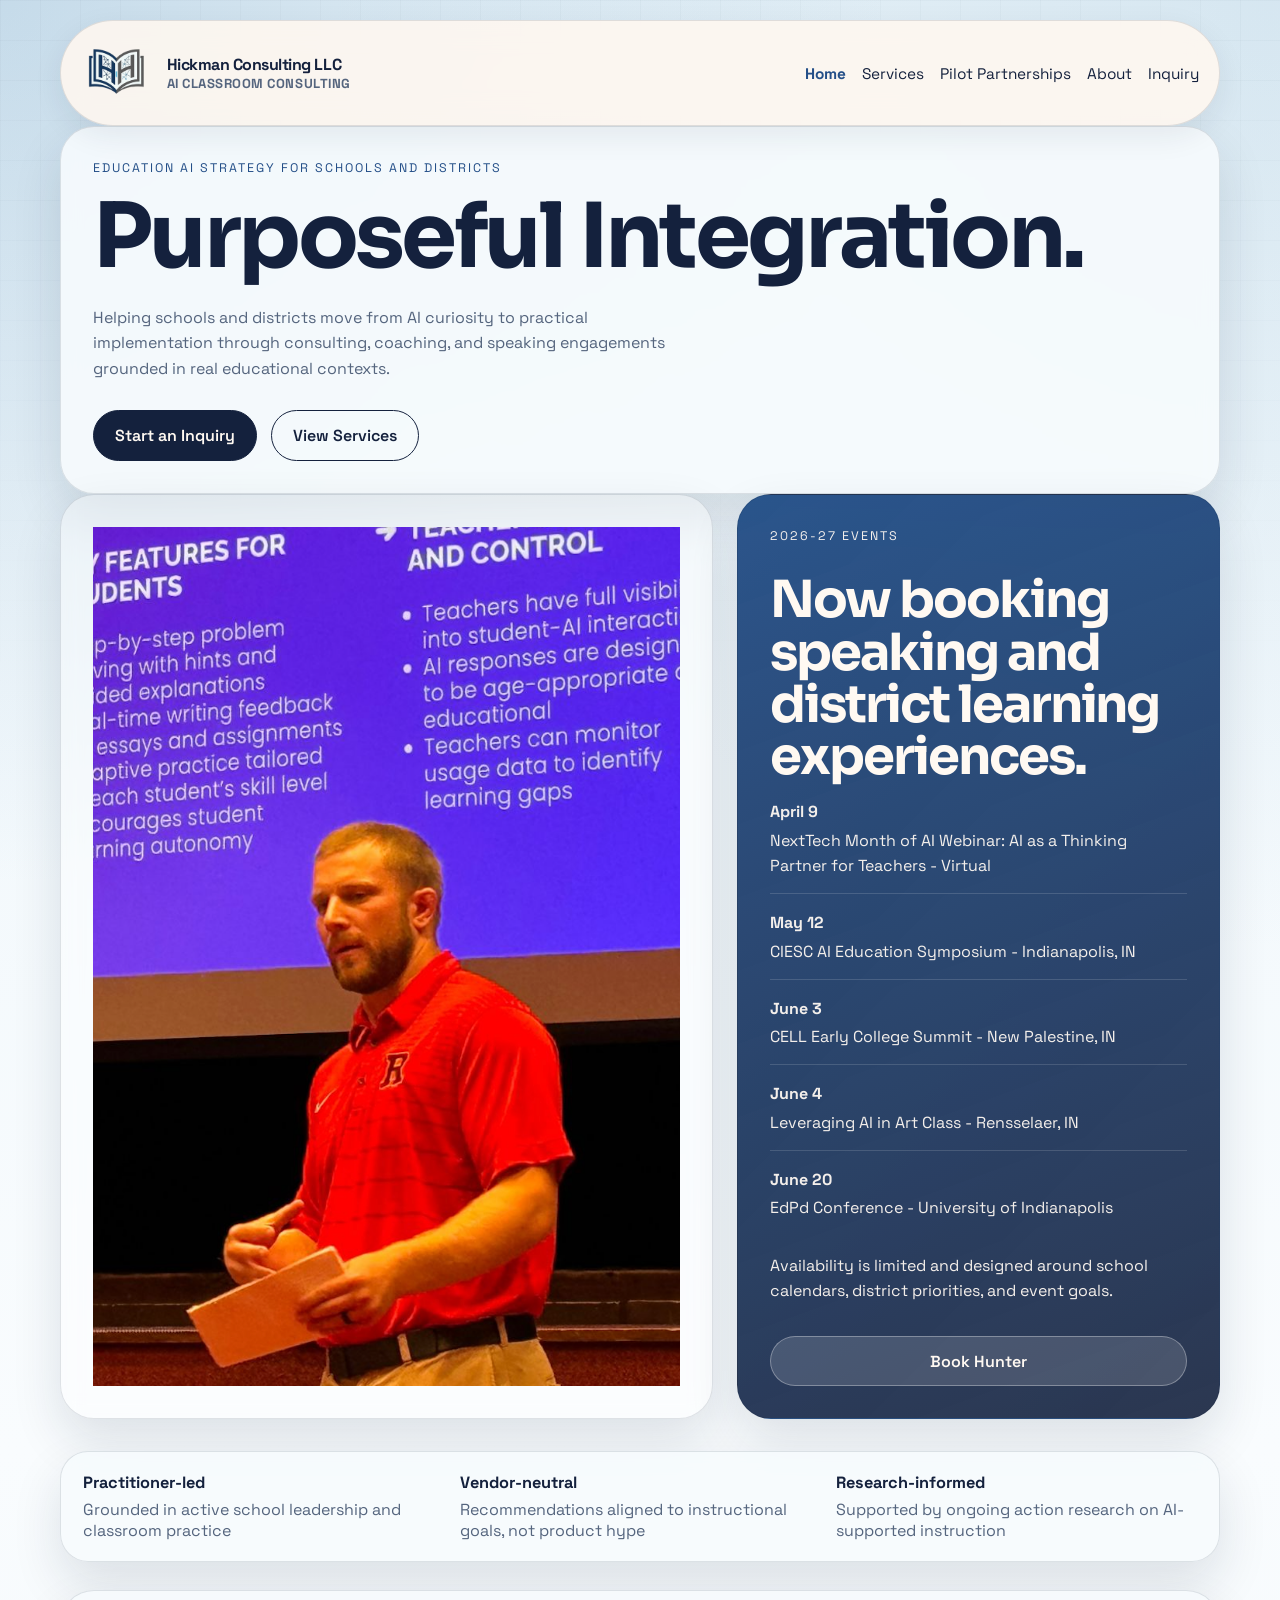
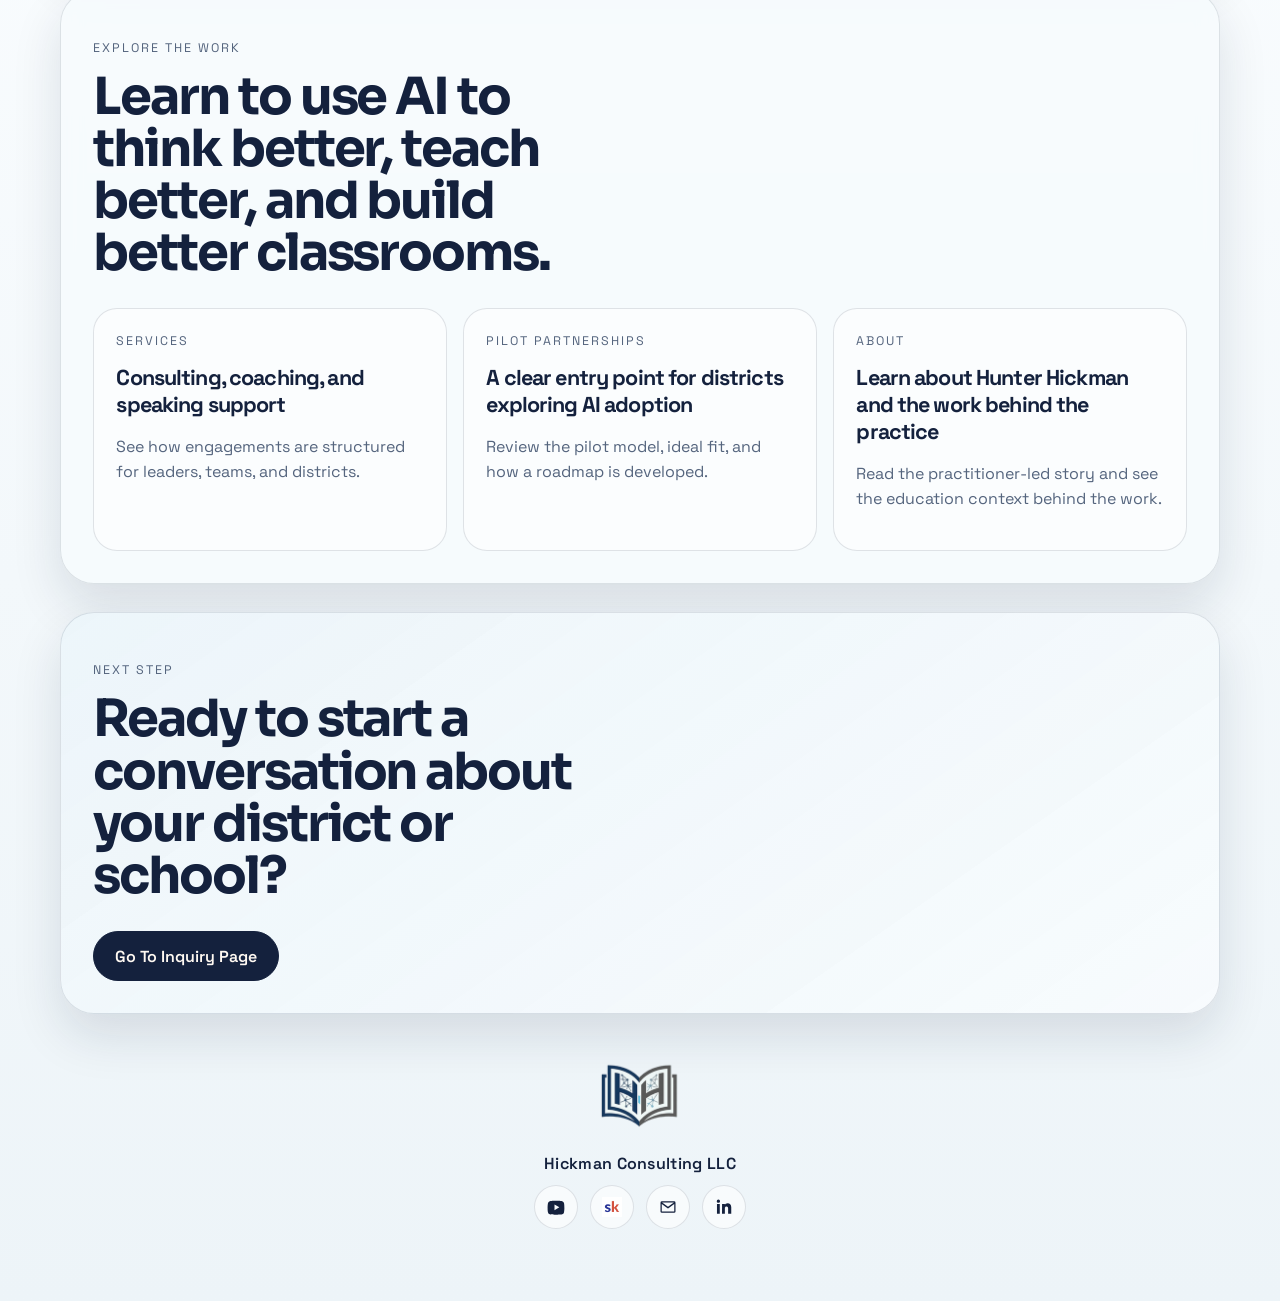
==== commit 08d0b57f: "Add files via upload" ====
--- a/index.html
+++ b/index.html
@@ -68,12 +68,12 @@
             <h2>Now booking speaking and district learning experiences.</h2>
             <ul class="events-list">
               <li>
+                <strong>April 9</strong>
+                <span>NextTech Month of AI Webinar: AI as a Thinking Partner for Teachers - Virtual</span>
+              </li>
+              <li>
                 <strong>May 12</strong>
                 <span>CIESC AI Education Symposium - Indianapolis, IN</span>
-              </li>
-              <li>
-                <strong>April 9</strong>
-                <span>NextTech Month of AI Webinar: AI as a Thinking Partner for Teachers - Virtual</span>
               </li>
               <li>
                 <strong>June 3</strong>
